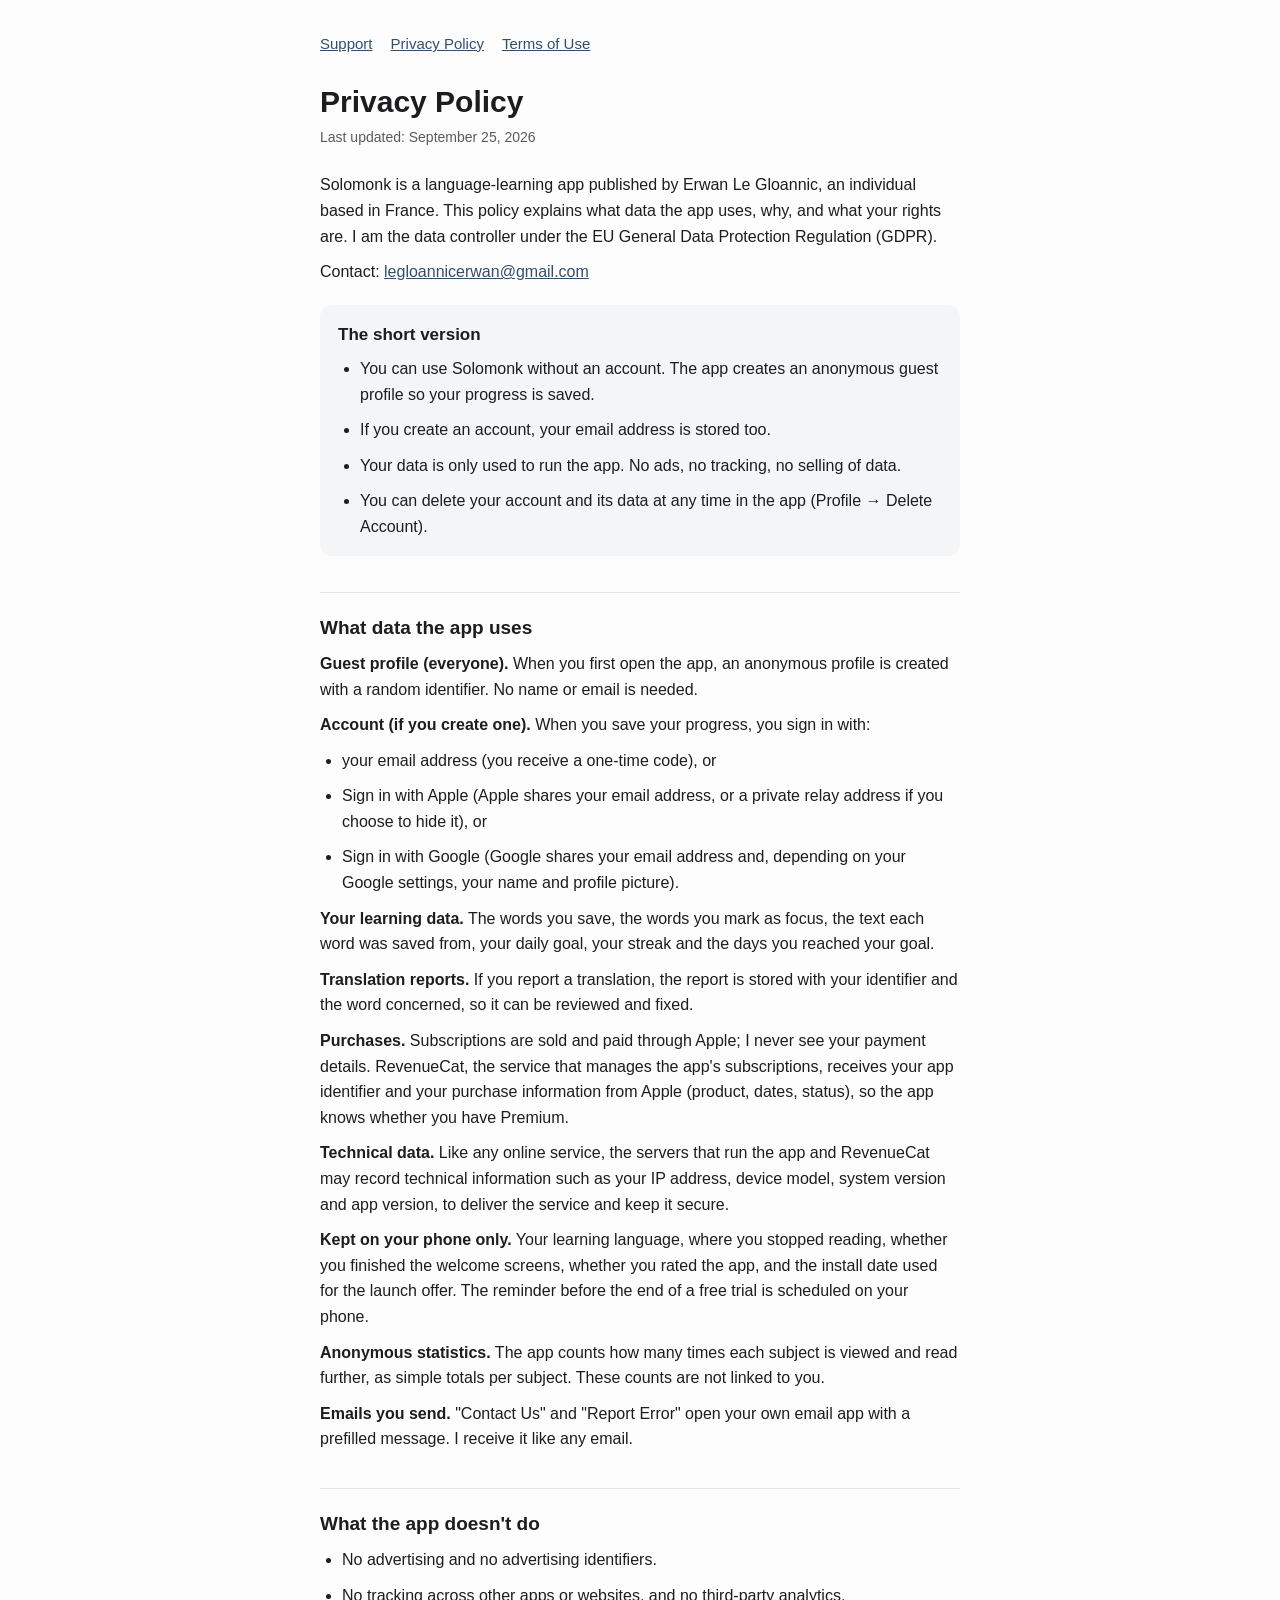
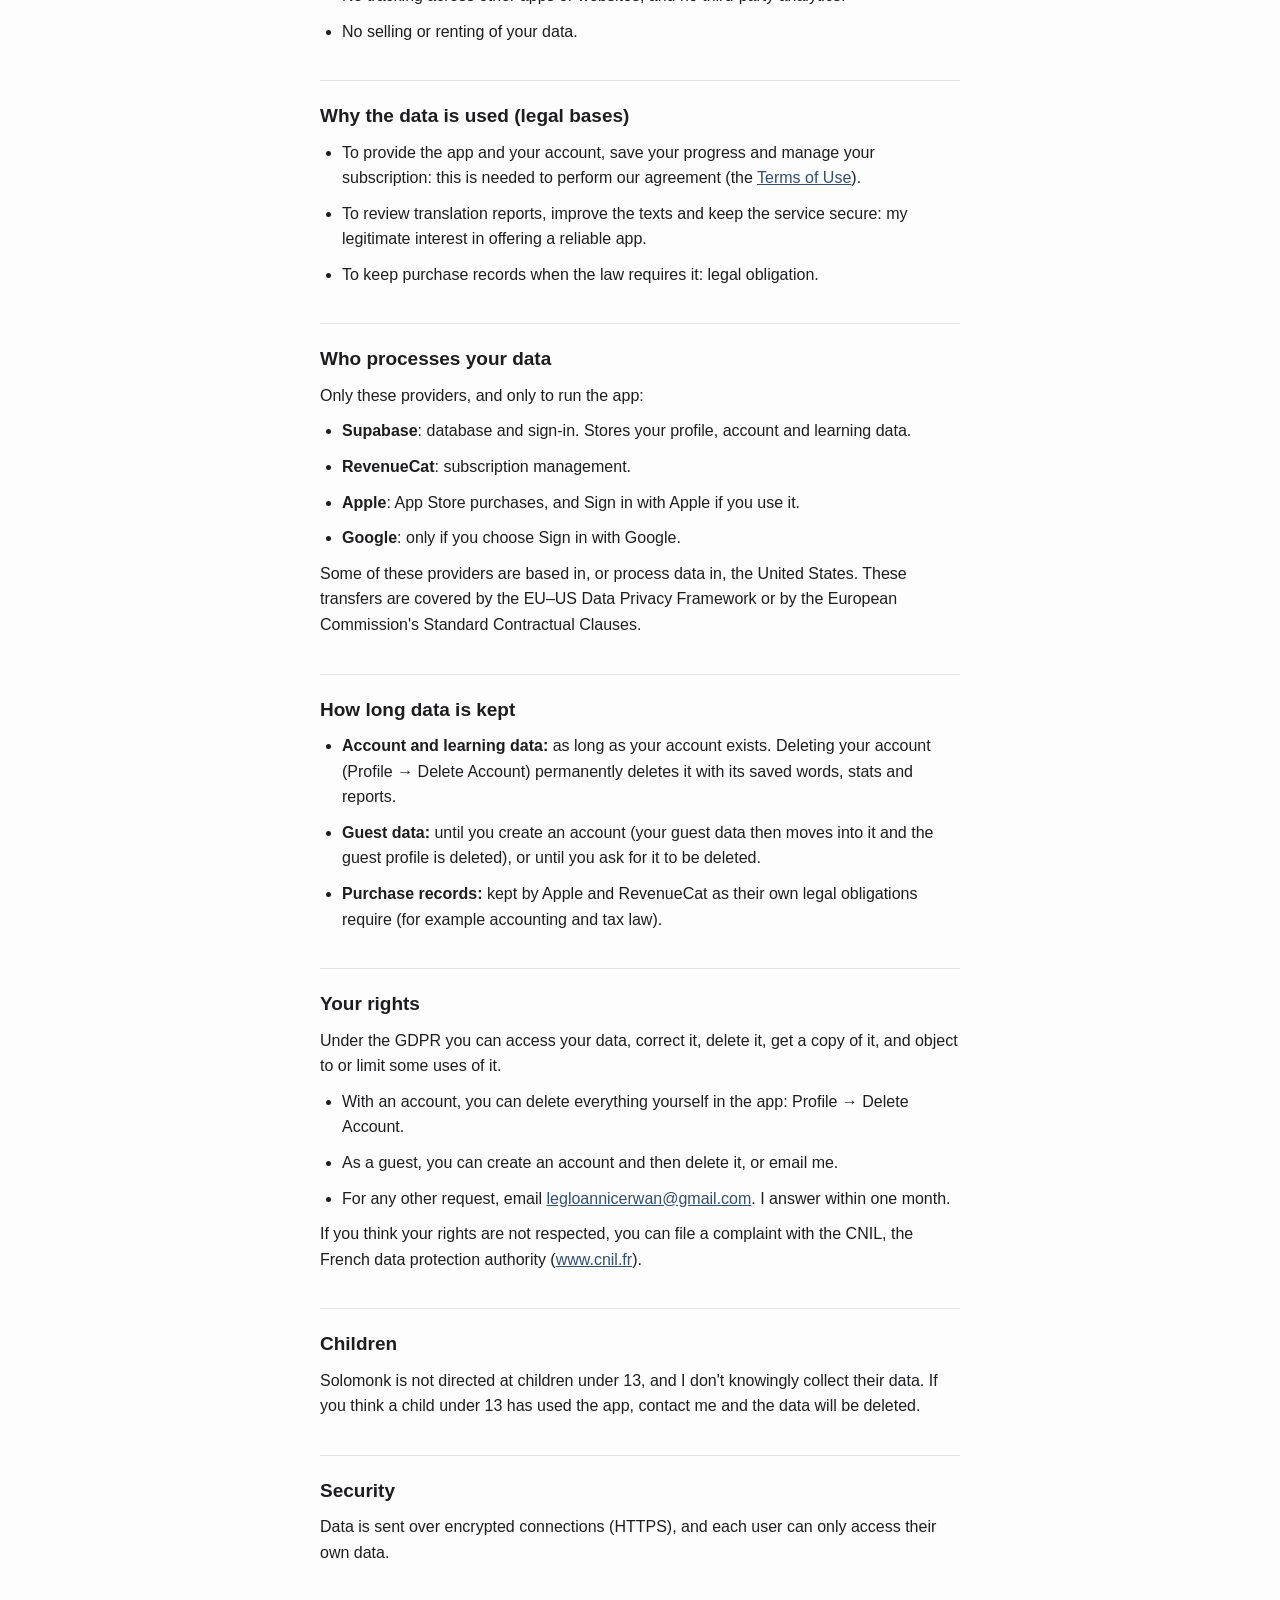
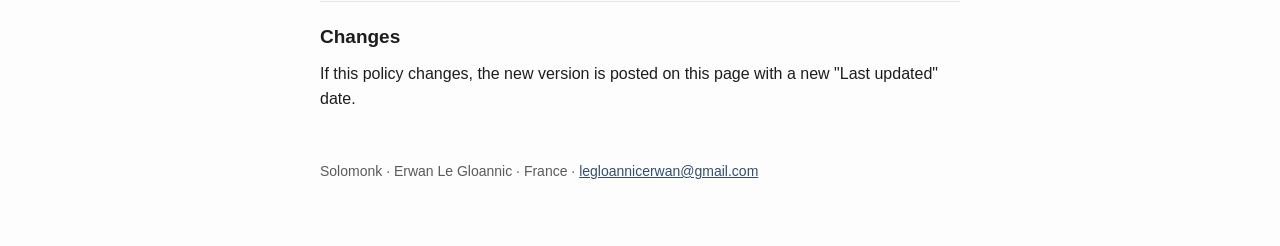
==== privacy.html @ 3b857e05 "Add the Privacy Policy, Terms of Use and Support pages Co-Authored-By: Claude Opus 5.5 <noreply@anth" ====
<!doctype html>
<html lang="en">
<head>
<meta charset="utf-8">
<meta name="viewport" content="width=device-width, initial-scale=1">
<title>Privacy Policy – Solomonk</title>
<link rel="stylesheet" href="style.css">
</head>
<body>
<main>
<nav><a href="./">Support</a><a href="privacy">Privacy Policy</a><a href="terms">Terms of Use</a></nav>

<h1>Privacy Policy</h1>
<p class="updated">Last updated: September 25, 2026</p>

<p>Solomonk is a language-learning app published by Erwan Le Gloannic, an individual based in France. This policy explains what data the app uses, why, and what your rights are. I am the data controller under the EU General Data Protection Regulation (GDPR).</p>
<p>Contact: <a href="mailto:legloannicerwan@gmail.com">legloannicerwan@gmail.com</a></p>

<div class="summary">
<h2>The short version</h2>
<ul>
<li>You can use Solomonk without an account. The app creates an anonymous guest profile so your progress is saved.</li>
<li>If you create an account, your email address is stored too.</li>
<li>Your data is only used to run the app. No ads, no tracking, no selling of data.</li>
<li>You can delete your account and its data at any time in the app (Profile → Delete Account).</li>
</ul>
</div>

<h2>What data the app uses</h2>
<p><strong>Guest profile (everyone).</strong> When you first open the app, an anonymous profile is created with a random identifier. No name or email is needed.</p>
<p><strong>Account (if you create one).</strong> When you save your progress, you sign in with:</p>
<ul>
<li>your email address (you receive a one-time code), or</li>
<li>Sign in with Apple (Apple shares your email address, or a private relay address if you choose to hide it), or</li>
<li>Sign in with Google (Google shares your email address and, depending on your Google settings, your name and profile picture).</li>
</ul>
<p><strong>Your learning data.</strong> The words you save, the words you mark as focus, the text each word was saved from, your daily goal, your streak and the days you reached your goal.</p>
<p><strong>Translation reports.</strong> If you report a translation, the report is stored with your identifier and the word concerned, so it can be reviewed and fixed.</p>
<p><strong>Purchases.</strong> Subscriptions are sold and paid through Apple; I never see your payment details. RevenueCat, the service that manages the app's subscriptions, receives your app identifier and your purchase information from Apple (product, dates, status), so the app knows whether you have Premium.</p>
<p><strong>Technical data.</strong> Like any online service, the servers that run the app and RevenueCat may record technical information such as your IP address, device model, system version and app version, to deliver the service and keep it secure.</p>
<p><strong>Kept on your phone only.</strong> Your learning language, where you stopped reading, whether you finished the welcome screens, whether you rated the app, and the install date used for the launch offer. The reminder before the end of a free trial is scheduled on your phone.</p>
<p><strong>Anonymous statistics.</strong> The app counts how many times each subject is viewed and read further, as simple totals per subject. These counts are not linked to you.</p>
<p><strong>Emails you send.</strong> "Contact Us" and "Report Error" open your own email app with a prefilled message. I receive it like any email.</p>

<h2>What the app doesn't do</h2>
<ul>
<li>No advertising and no advertising identifiers.</li>
<li>No tracking across other apps or websites, and no third-party analytics.</li>
<li>No selling or renting of your data.</li>
</ul>

<h2>Why the data is used (legal bases)</h2>
<ul>
<li>To provide the app and your account, save your progress and manage your subscription: this is needed to perform our agreement (the <a href="terms">Terms of Use</a>).</li>
<li>To review translation reports, improve the texts and keep the service secure: my legitimate interest in offering a reliable app.</li>
<li>To keep purchase records when the law requires it: legal obligation.</li>
</ul>

<h2>Who processes your data</h2>
<p>Only these providers, and only to run the app:</p>
<ul>
<li><strong>Supabase</strong>: database and sign-in. Stores your profile, account and learning data.</li>
<li><strong>RevenueCat</strong>: subscription management.</li>
<li><strong>Apple</strong>: App Store purchases, and Sign in with Apple if you use it.</li>
<li><strong>Google</strong>: only if you choose Sign in with Google.</li>
</ul>
<p>Some of these providers are based in, or process data in, the United States. These transfers are covered by the EU–US Data Privacy Framework or by the European Commission's Standard Contractual Clauses.</p>

<h2>How long data is kept</h2>
<ul>
<li><strong>Account and learning data:</strong> as long as your account exists. Deleting your account (Profile → Delete Account) permanently deletes it with its saved words, stats and reports.</li>
<li><strong>Guest data:</strong> until you create an account (your guest data then moves into it and the guest profile is deleted), or until you ask for it to be deleted.</li>
<li><strong>Purchase records:</strong> kept by Apple and RevenueCat as their own legal obligations require (for example accounting and tax law).</li>
</ul>

<h2>Your rights</h2>
<p>Under the GDPR you can access your data, correct it, delete it, get a copy of it, and object to or limit some uses of it.</p>
<ul>
<li>With an account, you can delete everything yourself in the app: Profile → Delete Account.</li>
<li>As a guest, you can create an account and then delete it, or email me.</li>
<li>For any other request, email <a href="mailto:legloannicerwan@gmail.com">legloannicerwan@gmail.com</a>. I answer within one month.</li>
</ul>
<p>If you think your rights are not respected, you can file a complaint with the CNIL, the French data protection authority (<a href="https://www.cnil.fr">www.cnil.fr</a>).</p>

<h2>Children</h2>
<p>Solomonk is not directed at children under 13, and I don't knowingly collect their data. If you think a child under 13 has used the app, contact me and the data will be deleted.</p>

<h2>Security</h2>
<p>Data is sent over encrypted connections (HTTPS), and each user can only access their own data.</p>

<h2>Changes</h2>
<p>If this policy changes, the new version is posted on this page with a new "Last updated" date.</p>

<footer>Solomonk · Erwan Le Gloannic · France · <a href="mailto:legloannicerwan@gmail.com">legloannicerwan@gmail.com</a></footer>
</main>
</body>
</html>
---- style.css ----
:root {
    --bg: #fdfdfd;
    --text: #1d1d1f;
    --muted: #5a5a5f;
    --accent: #314f6d;
    --line: #e4e4e8;
    --card: #f4f5f7;
}

@media (prefers-color-scheme: dark) {
    :root {
        --bg: #111214;
        --text: #ececef;
        --muted: #a4a4ab;
        --accent: #8fb3d6;
        --line: #2a2b2f;
        --card: #1b1c1f;
    }
}

* { box-sizing: border-box; }

body {
    margin: 0;
    background: var(--bg);
    color: var(--text);
    font: 16px/1.6 -apple-system, BlinkMacSystemFont, "Segoe UI", Roboto, Helvetica, Arial, sans-serif;
    -webkit-text-size-adjust: 100%;
}

main {
    max-width: 680px;
    margin: 0 auto;
    padding: 32px 20px 64px;
}

h1 {
    font-size: 30px;
    line-height: 1.2;
    margin: 0 0 6px;
}

h2 {
    font-size: 19px;
    margin: 36px 0 8px;
    padding-top: 20px;
    border-top: 1px solid var(--line);
}

p, li { margin: 0 0 10px; }
ul { padding-left: 22px; margin: 0 0 10px; }

a { color: var(--accent); }

.updated {
    color: var(--muted);
    font-size: 14px;
    margin-bottom: 24px;
}

.summary {
    background: var(--card);
    border-radius: 12px;
    padding: 16px 18px 6px;
    margin: 20px 0 8px;
}

.summary h2 {
    border: 0;
    margin: 0 0 8px;
    padding: 0;
    font-size: 17px;
}

nav {
    display: flex;
    gap: 18px;
    flex-wrap: wrap;
    font-size: 15px;
    margin-bottom: 28px;
}

footer {
    margin-top: 48px;
    color: var(--muted);
    font-size: 14px;
}
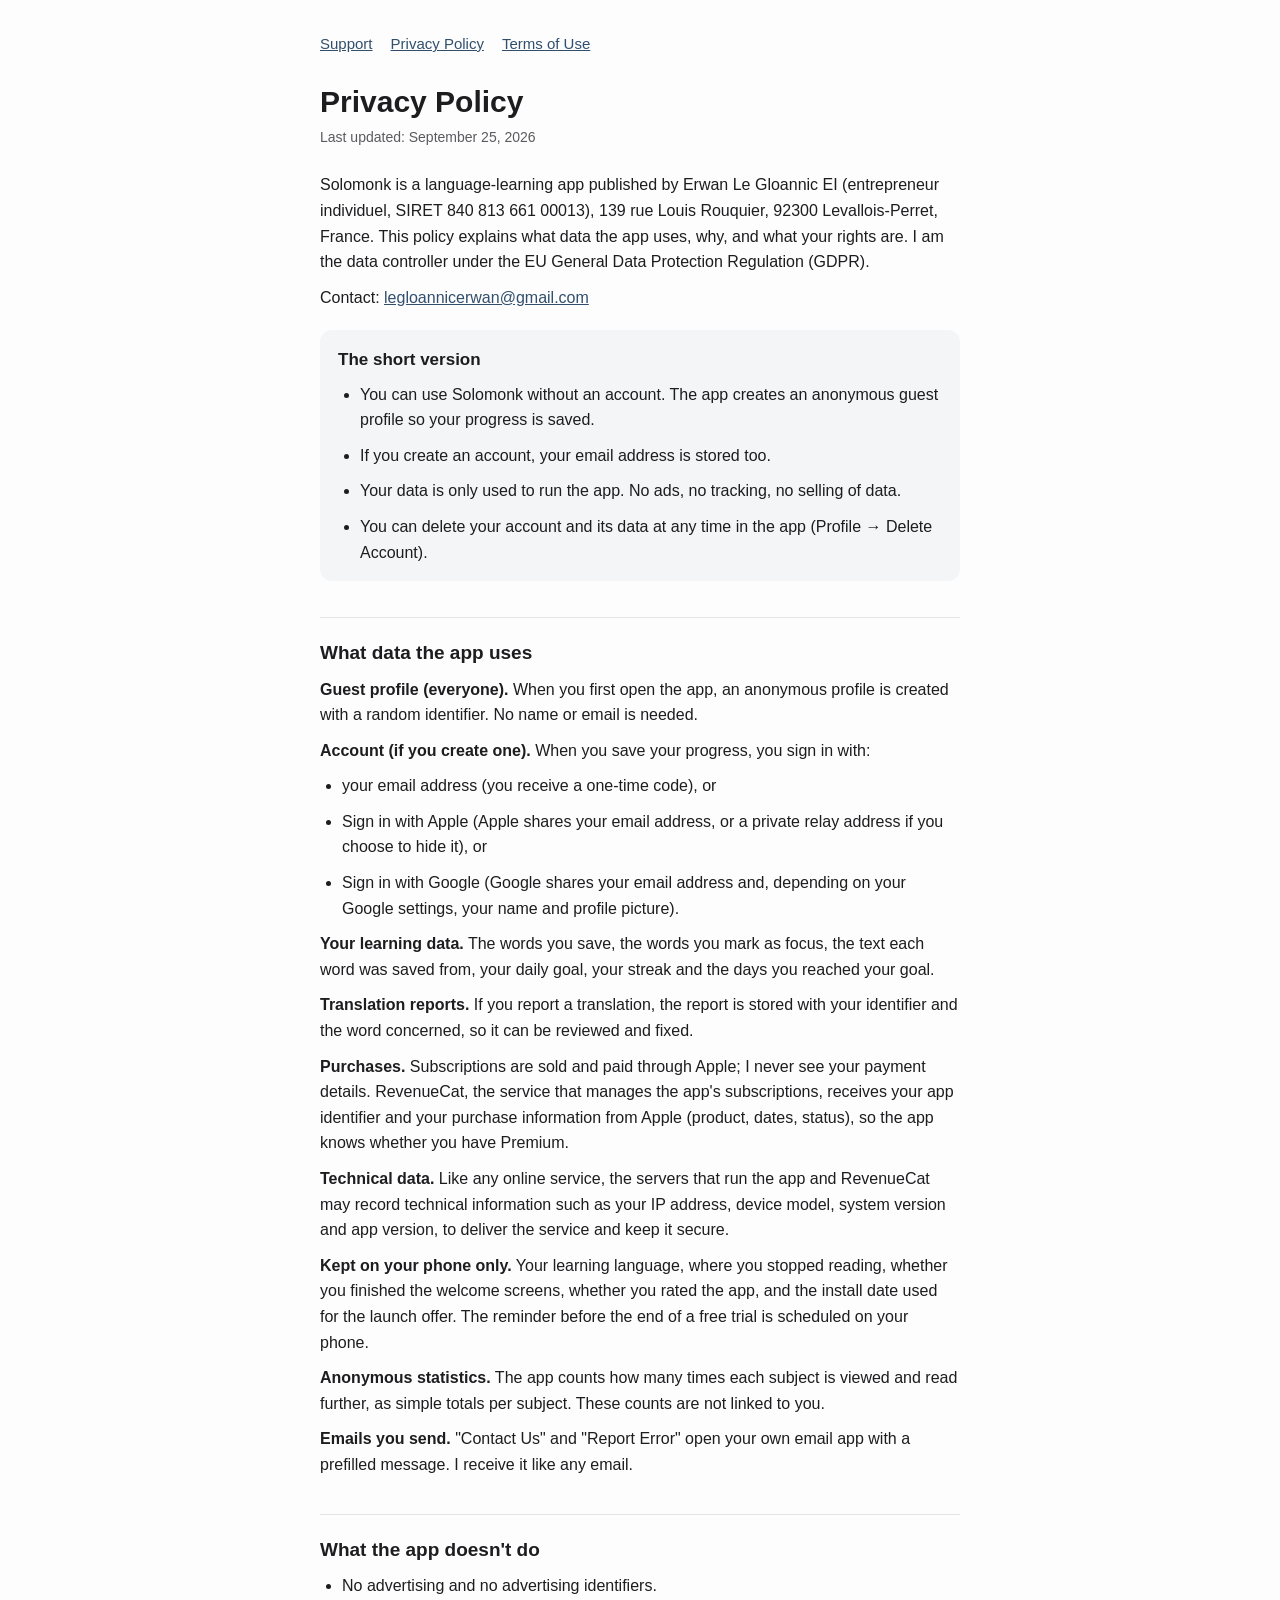
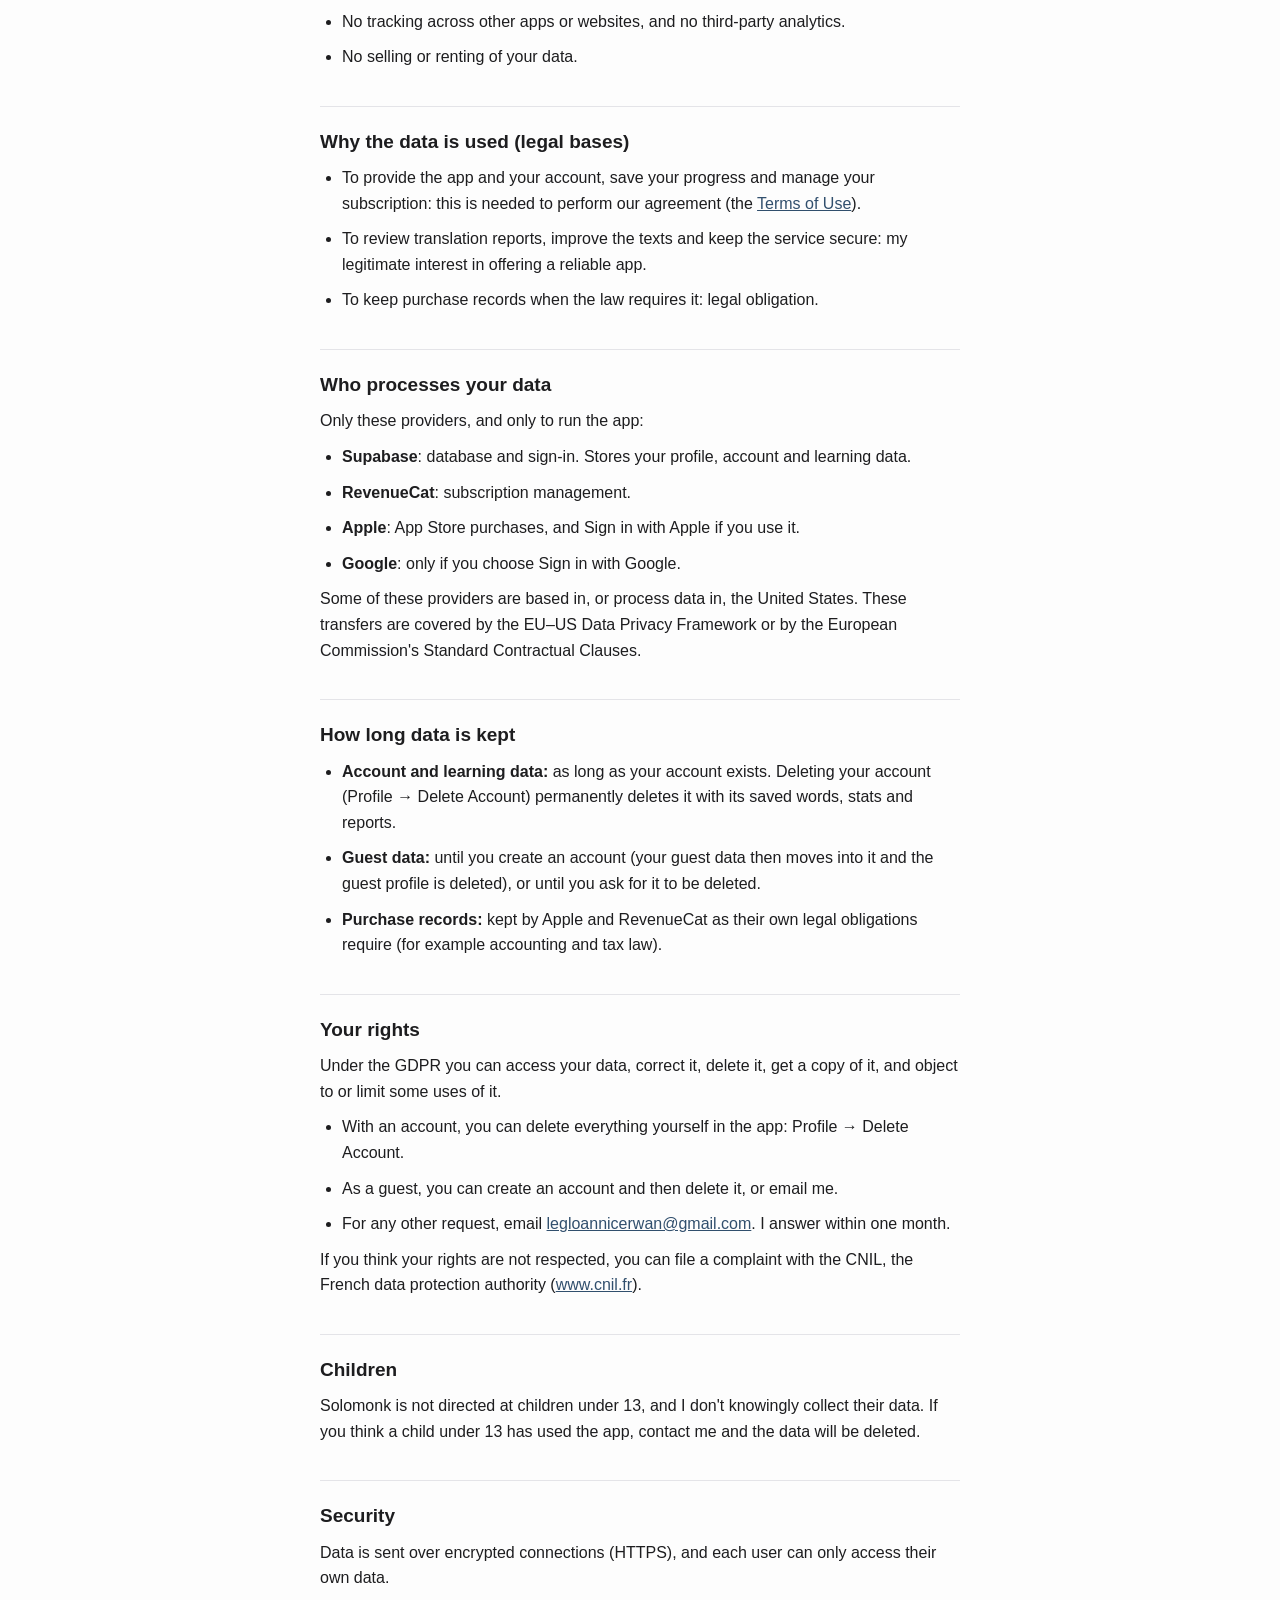
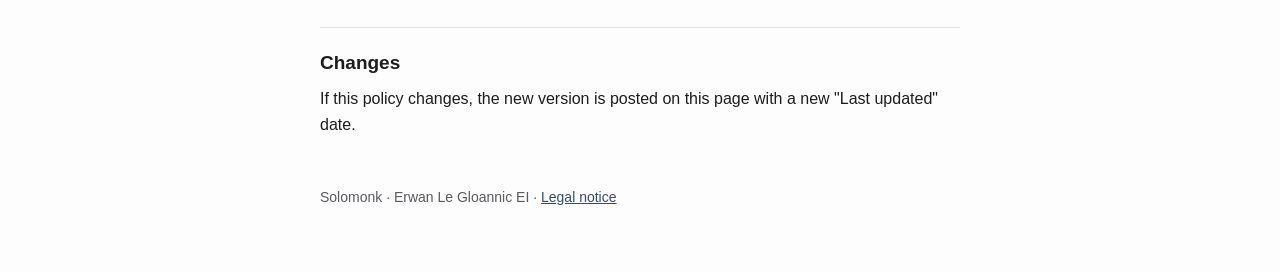
==== commit a6b5f05b: "Add the legal notice: EI status, SIRET, address, host Co-Authored-By: Claude Opus 5.5 <noreply@anthr" ====
--- a/privacy.html
+++ b/privacy.html
@@ -13,7 +13,7 @@
 <h1>Privacy Policy</h1>
 <p class="updated">Last updated: September 25, 2026</p>
 
-<p>Solomonk is a language-learning app published by Erwan Le Gloannic, an individual based in France. This policy explains what data the app uses, why, and what your rights are. I am the data controller under the EU General Data Protection Regulation (GDPR).</p>
+<p>Solomonk is a language-learning app published by Erwan Le Gloannic EI (entrepreneur individuel, SIRET 840 813 661 00013), 139 rue Louis Rouquier, 92300 Levallois-Perret, France. This policy explains what data the app uses, why, and what your rights are. I am the data controller under the EU General Data Protection Regulation (GDPR).</p>
 <p>Contact: <a href="mailto:legloannicerwan@gmail.com">legloannicerwan@gmail.com</a></p>
 
 <div class="summary">
@@ -91,7 +91,7 @@
 <h2>Changes</h2>
 <p>If this policy changes, the new version is posted on this page with a new "Last updated" date.</p>
 
-<footer>Solomonk · Erwan Le Gloannic · France · <a href="mailto:legloannicerwan@gmail.com">legloannicerwan@gmail.com</a></footer>
+<footer>Solomonk · Erwan Le Gloannic EI · <a href="./#legal-notice">Legal notice</a></footer>
 </main>
 </body>
 </html>
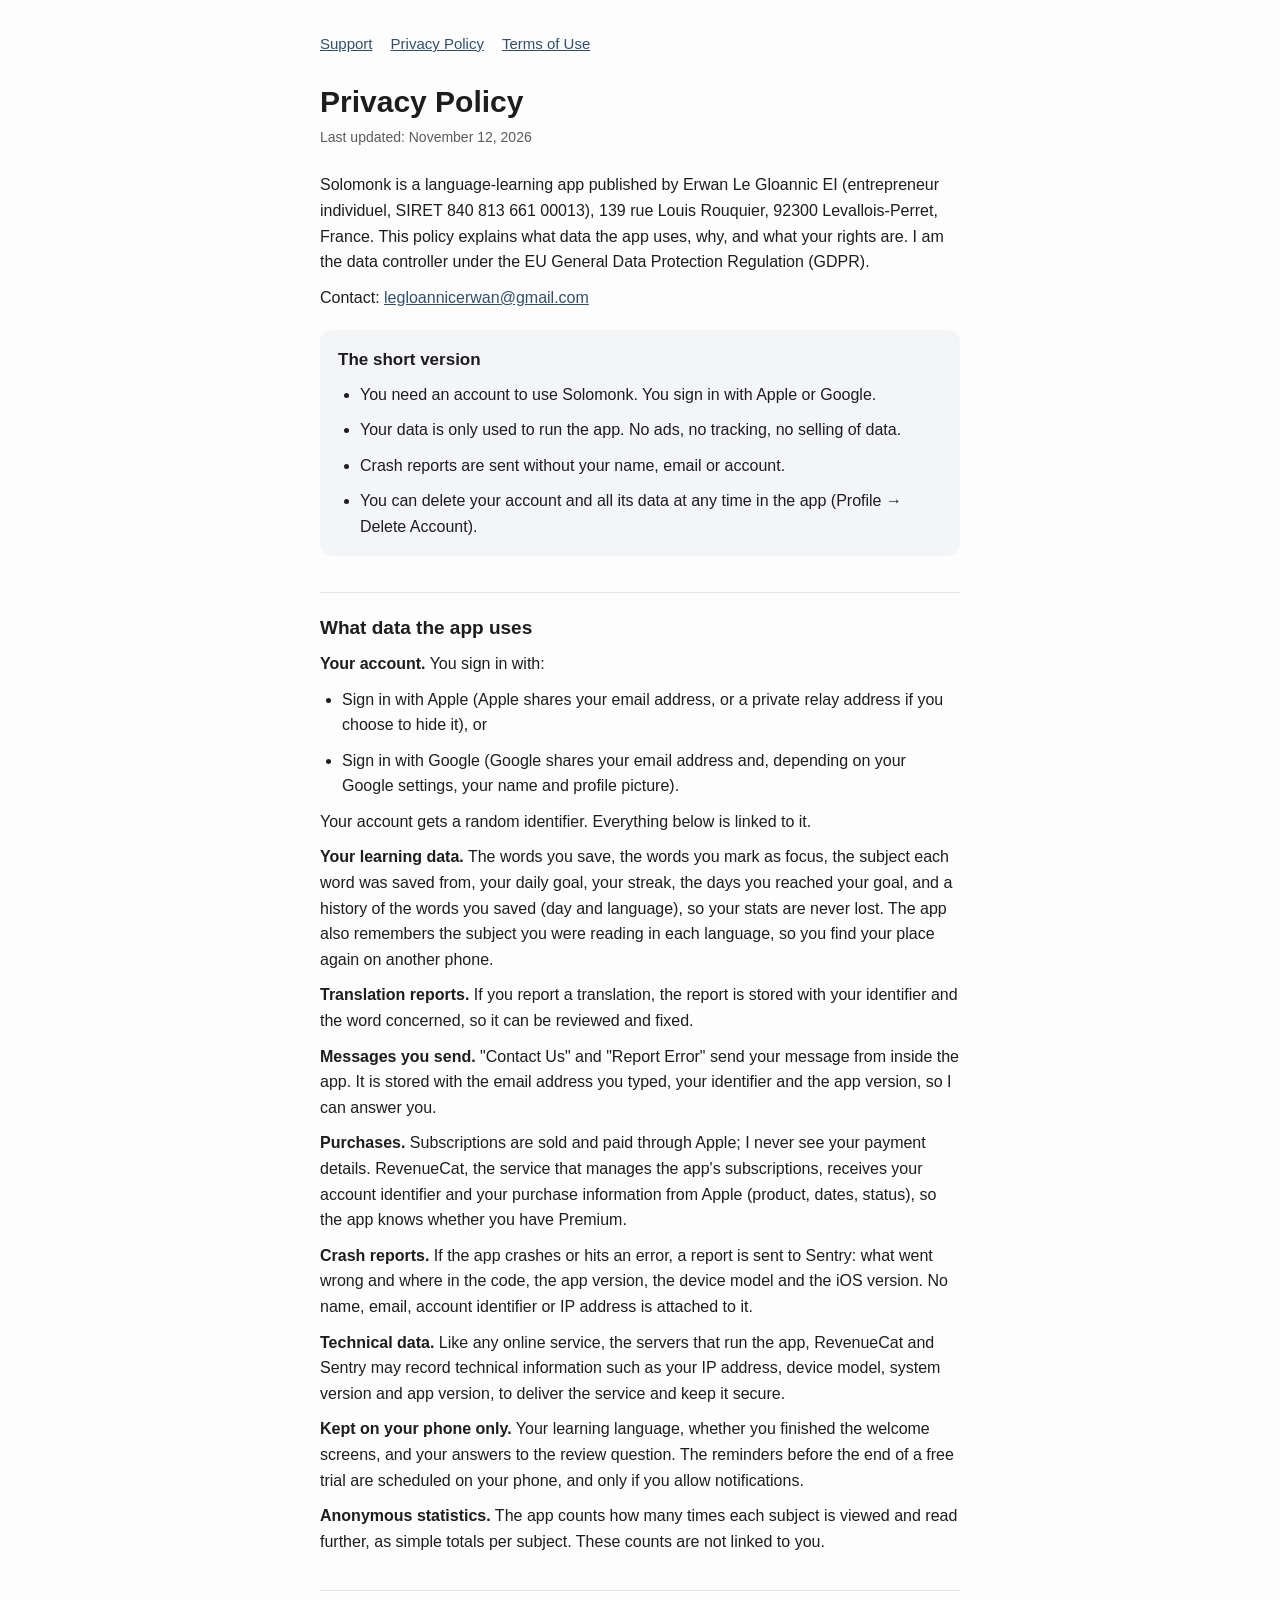
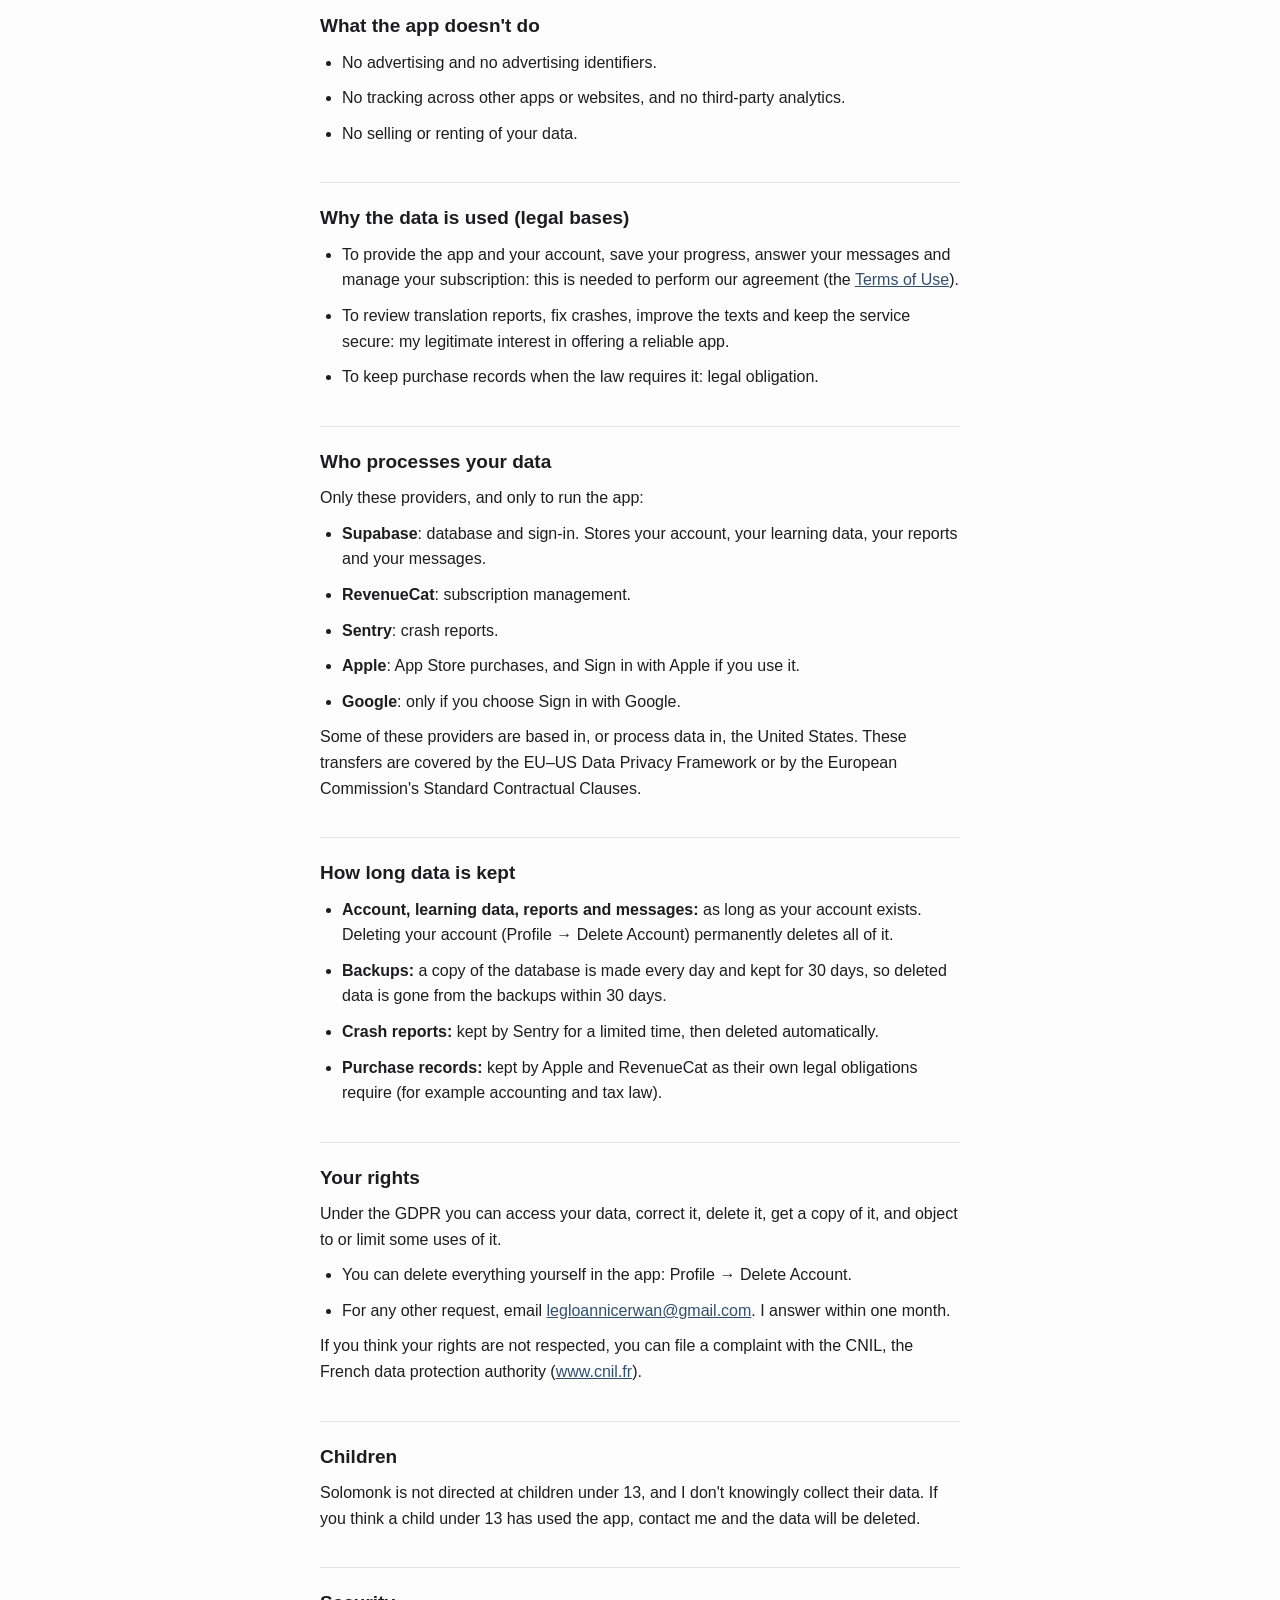
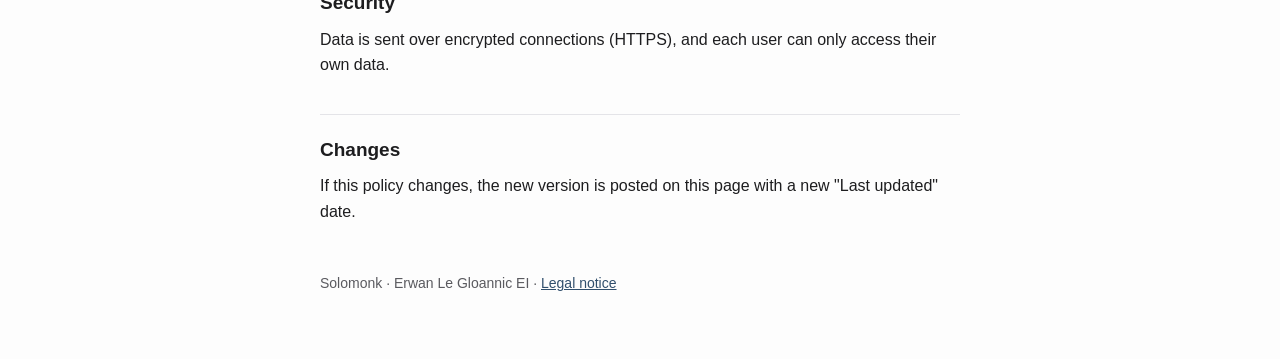
==== commit 18eb288b: "Update the Privacy Policy to match the app Remove the guest profile and the email-code sign-in, whic" ====
--- a/privacy.html
+++ b/privacy.html
@@ -11,7 +11,7 @@
 <nav><a href="./">Support</a><a href="privacy">Privacy Policy</a><a href="terms">Terms of Use</a></nav>
 
 <h1>Privacy Policy</h1>
-<p class="updated">Last updated: September 25, 2026</p>
+<p class="updated">Last updated: November 12, 2026</p>
 
 <p>Solomonk is a language-learning app published by Erwan Le Gloannic EI (entrepreneur individuel, SIRET 840 813 661 00013), 139 rue Louis Rouquier, 92300 Levallois-Perret, France. This policy explains what data the app uses, why, and what your rights are. I am the data controller under the EU General Data Protection Regulation (GDPR).</p>
 <p>Contact: <a href="mailto:legloannicerwan@gmail.com">legloannicerwan@gmail.com</a></p>
@@ -19,28 +19,28 @@
 <div class="summary">
 <h2>The short version</h2>
 <ul>
-<li>You can use Solomonk without an account. The app creates an anonymous guest profile so your progress is saved.</li>
-<li>If you create an account, your email address is stored too.</li>
+<li>You need an account to use Solomonk. You sign in with Apple or Google.</li>
 <li>Your data is only used to run the app. No ads, no tracking, no selling of data.</li>
-<li>You can delete your account and its data at any time in the app (Profile → Delete Account).</li>
+<li>Crash reports are sent without your name, email or account.</li>
+<li>You can delete your account and all its data at any time in the app (Profile → Delete Account).</li>
 </ul>
 </div>
 
 <h2>What data the app uses</h2>
-<p><strong>Guest profile (everyone).</strong> When you first open the app, an anonymous profile is created with a random identifier. No name or email is needed.</p>
-<p><strong>Account (if you create one).</strong> When you save your progress, you sign in with:</p>
+<p><strong>Your account.</strong> You sign in with:</p>
 <ul>
-<li>your email address (you receive a one-time code), or</li>
 <li>Sign in with Apple (Apple shares your email address, or a private relay address if you choose to hide it), or</li>
 <li>Sign in with Google (Google shares your email address and, depending on your Google settings, your name and profile picture).</li>
 </ul>
-<p><strong>Your learning data.</strong> The words you save, the words you mark as focus, the text each word was saved from, your daily goal, your streak and the days you reached your goal.</p>
+<p>Your account gets a random identifier. Everything below is linked to it.</p>
+<p><strong>Your learning data.</strong> The words you save, the words you mark as focus, the subject each word was saved from, your daily goal, your streak, the days you reached your goal, and a history of the words you saved (day and language), so your stats are never lost. The app also remembers the subject you were reading in each language, so you find your place again on another phone.</p>
 <p><strong>Translation reports.</strong> If you report a translation, the report is stored with your identifier and the word concerned, so it can be reviewed and fixed.</p>
-<p><strong>Purchases.</strong> Subscriptions are sold and paid through Apple; I never see your payment details. RevenueCat, the service that manages the app's subscriptions, receives your app identifier and your purchase information from Apple (product, dates, status), so the app knows whether you have Premium.</p>
-<p><strong>Technical data.</strong> Like any online service, the servers that run the app and RevenueCat may record technical information such as your IP address, device model, system version and app version, to deliver the service and keep it secure.</p>
-<p><strong>Kept on your phone only.</strong> Your learning language, where you stopped reading, whether you finished the welcome screens, whether you rated the app, and the install date used for the launch offer. The reminder before the end of a free trial is scheduled on your phone.</p>
+<p><strong>Messages you send.</strong> "Contact Us" and "Report Error" send your message from inside the app. It is stored with the email address you typed, your identifier and the app version, so I can answer you.</p>
+<p><strong>Purchases.</strong> Subscriptions are sold and paid through Apple; I never see your payment details. RevenueCat, the service that manages the app's subscriptions, receives your account identifier and your purchase information from Apple (product, dates, status), so the app knows whether you have Premium.</p>
+<p><strong>Crash reports.</strong> If the app crashes or hits an error, a report is sent to Sentry: what went wrong and where in the code, the app version, the device model and the iOS version. No name, email, account identifier or IP address is attached to it.</p>
+<p><strong>Technical data.</strong> Like any online service, the servers that run the app, RevenueCat and Sentry may record technical information such as your IP address, device model, system version and app version, to deliver the service and keep it secure.</p>
+<p><strong>Kept on your phone only.</strong> Your learning language, whether you finished the welcome screens, and your answers to the review question. The reminders before the end of a free trial are scheduled on your phone, and only if you allow notifications.</p>
 <p><strong>Anonymous statistics.</strong> The app counts how many times each subject is viewed and read further, as simple totals per subject. These counts are not linked to you.</p>
-<p><strong>Emails you send.</strong> "Contact Us" and "Report Error" open your own email app with a prefilled message. I receive it like any email.</p>
 
 <h2>What the app doesn't do</h2>
 <ul>
@@ -51,16 +51,17 @@
 
 <h2>Why the data is used (legal bases)</h2>
 <ul>
-<li>To provide the app and your account, save your progress and manage your subscription: this is needed to perform our agreement (the <a href="terms">Terms of Use</a>).</li>
-<li>To review translation reports, improve the texts and keep the service secure: my legitimate interest in offering a reliable app.</li>
+<li>To provide the app and your account, save your progress, answer your messages and manage your subscription: this is needed to perform our agreement (the <a href="terms">Terms of Use</a>).</li>
+<li>To review translation reports, fix crashes, improve the texts and keep the service secure: my legitimate interest in offering a reliable app.</li>
 <li>To keep purchase records when the law requires it: legal obligation.</li>
 </ul>
 
 <h2>Who processes your data</h2>
 <p>Only these providers, and only to run the app:</p>
 <ul>
-<li><strong>Supabase</strong>: database and sign-in. Stores your profile, account and learning data.</li>
+<li><strong>Supabase</strong>: database and sign-in. Stores your account, your learning data, your reports and your messages.</li>
 <li><strong>RevenueCat</strong>: subscription management.</li>
+<li><strong>Sentry</strong>: crash reports.</li>
 <li><strong>Apple</strong>: App Store purchases, and Sign in with Apple if you use it.</li>
 <li><strong>Google</strong>: only if you choose Sign in with Google.</li>
 </ul>
@@ -68,16 +69,16 @@
 
 <h2>How long data is kept</h2>
 <ul>
-<li><strong>Account and learning data:</strong> as long as your account exists. Deleting your account (Profile → Delete Account) permanently deletes it with its saved words, stats and reports.</li>
-<li><strong>Guest data:</strong> until you create an account (your guest data then moves into it and the guest profile is deleted), or until you ask for it to be deleted.</li>
+<li><strong>Account, learning data, reports and messages:</strong> as long as your account exists. Deleting your account (Profile → Delete Account) permanently deletes all of it.</li>
+<li><strong>Backups:</strong> a copy of the database is made every day and kept for 30 days, so deleted data is gone from the backups within 30 days.</li>
+<li><strong>Crash reports:</strong> kept by Sentry for a limited time, then deleted automatically.</li>
 <li><strong>Purchase records:</strong> kept by Apple and RevenueCat as their own legal obligations require (for example accounting and tax law).</li>
 </ul>
 
 <h2>Your rights</h2>
 <p>Under the GDPR you can access your data, correct it, delete it, get a copy of it, and object to or limit some uses of it.</p>
 <ul>
-<li>With an account, you can delete everything yourself in the app: Profile → Delete Account.</li>
-<li>As a guest, you can create an account and then delete it, or email me.</li>
+<li>You can delete everything yourself in the app: Profile → Delete Account.</li>
 <li>For any other request, email <a href="mailto:legloannicerwan@gmail.com">legloannicerwan@gmail.com</a>. I answer within one month.</li>
 </ul>
 <p>If you think your rights are not respected, you can file a complaint with the CNIL, the French data protection authority (<a href="https://www.cnil.fr">www.cnil.fr</a>).</p>
